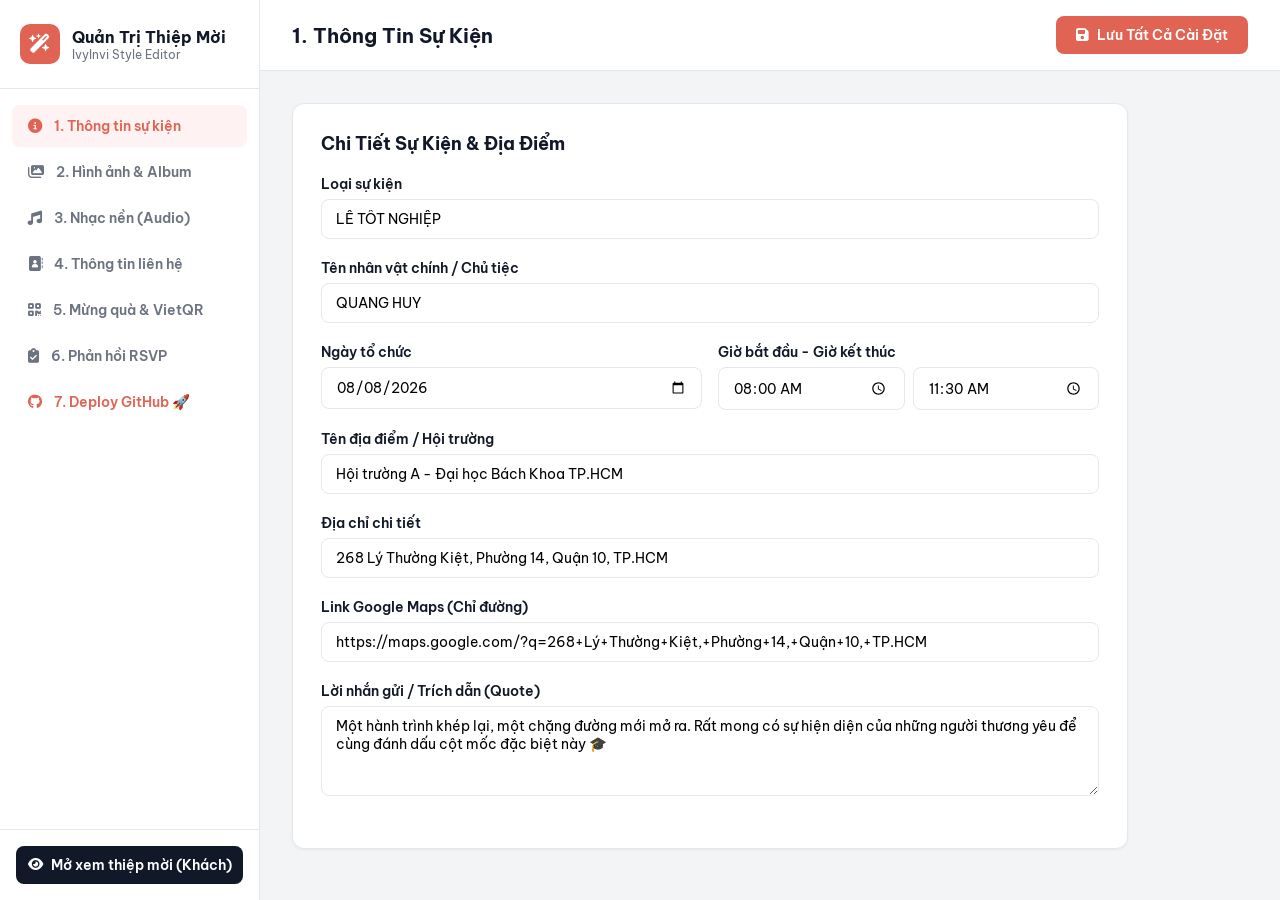
==== admin.html @ 3cfd4daf "Khoi tao thiep moi online IvyInvi style" ====
<!DOCTYPE html>
<html lang="vi">
<head>
  <meta charset="UTF-8">
  <meta name="viewport" content="width=device-width, initial-scale=1.0">
  <title>Trang Quản Trị & Chỉnh Sửa Thiệp Mời - IvyInvi Style</title>
  
  <!-- Google Fonts: Be Vietnam Pro -->
  <link rel="preconnect" href="https://fonts.googleapis.com">
  <link rel="preconnect" href="https://fonts.gstatic.com" crossorigin>
  <link href="https://fonts.googleapis.com/css2?family=Be+Vietnam+Pro:wght@400;500;600;700;800&display=swap" rel="stylesheet">
  
  <!-- FontAwesome Icons -->
  <link rel="stylesheet" href="https://cdnjs.cloudflare.com/ajax/libs/font-awesome/6.5.1/css/all.min.css">
  
  <style>
    :root {
      --primary: #E06354;
      --primary-hover: #C84F40;
      --bg-dark: #1F2937;
      --bg-light: #F9FAFB;
      --border-color: #E5E7EB;
      --text-main: #111827;
      --text-muted: #6B7280;
    }
    * { box-sizing: border-box; margin: 0; padding: 0; }
    body {
      font-family: 'Be Vietnam Pro', -apple-system, sans-serif;
      background: #F3F4F6;
      color: var(--text-main);
      display: flex;
      min-height: 100vh;
    }

    /* Sidebar Navigation */
    .admin-sidebar {
      width: 260px;
      background: #FFF;
      border-right: 1px solid var(--border-color);
      display: flex;
      flex-direction: column;
      position: fixed;
      top: 0;
      bottom: 0;
      left: 0;
      z-index: 100;
    }
    .admin-brand {
      padding: 24px 20px;
      border-bottom: 1px solid var(--border-color);
      display: flex;
      align-items: center;
      gap: 12px;
    }
    .admin-brand-icon {
      width: 40px;
      height: 40px;
      border-radius: 10px;
      background: var(--primary);
      color: #FFF;
      display: flex;
      align-items: center;
      justify-content: center;
      font-size: 1.2rem;
    }
    .admin-brand-title {
      font-size: 1rem;
      font-weight: 700;
      color: var(--text-main);
    }
    .admin-brand-sub {
      font-size: 0.75rem;
      color: var(--text-muted);
    }

    .admin-nav {
      padding: 16px 12px;
      display: flex;
      flex-direction: column;
      gap: 4px;
      flex: 1;
      overflow-y: auto;
    }
    .nav-btn {
      display: flex;
      align-items: center;
      gap: 12px;
      padding: 12px 16px;
      border-radius: 8px;
      border: none;
      background: transparent;
      color: var(--text-muted);
      font-size: 0.9rem;
      font-weight: 600;
      cursor: pointer;
      text-align: left;
      transition: all 0.2s ease;
      font-family: inherit;
    }
    .nav-btn:hover {
      background: #F3F4F6;
      color: var(--text-main);
    }
    .nav-btn.active {
      background: #FEF2F2;
      color: var(--primary);
    }

    .admin-sidebar-footer {
      padding: 16px;
      border-top: 1px solid var(--border-color);
    }
    .btn-view-card {
      display: flex;
      align-items: center;
      justify-content: center;
      gap: 8px;
      width: 100%;
      padding: 10px;
      border-radius: 8px;
      background: #111827;
      color: #FFF;
      text-decoration: none;
      font-size: 0.85rem;
      font-weight: 600;
      transition: background 0.2s ease;
    }
    .btn-view-card:hover {
      background: #374151;
    }

    /* Main Content Area */
    .admin-main {
      margin-left: 260px;
      flex: 1;
      display: flex;
      flex-direction: column;
      min-width: 0;
    }
    .admin-topbar {
      background: #FFF;
      padding: 16px 32px;
      border-bottom: 1px solid var(--border-color);
      display: flex;
      align-items: center;
      justify-content: space-between;
      position: sticky;
      top: 0;
      z-index: 90;
    }
    .admin-page-title {
      font-size: 1.25rem;
      font-weight: 700;
    }
    .topbar-actions {
      display: flex;
      gap: 12px;
    }
    .btn-save-all {
      display: inline-flex;
      align-items: center;
      gap: 8px;
      background: var(--primary);
      color: #FFF;
      border: none;
      padding: 10px 20px;
      border-radius: 8px;
      font-size: 0.9rem;
      font-weight: 600;
      cursor: pointer;
      font-family: inherit;
      transition: background 0.2s ease;
    }
    .btn-save-all:hover {
      background: var(--primary-hover);
    }

    /* Content Panes */
    .admin-container {
      padding: 32px;
      max-width: 900px;
      width: 100%;
    }
    .tab-pane {
      display: none;
      background: #FFF;
      border-radius: 12px;
      border: 1px solid var(--border-color);
      padding: 28px;
      box-shadow: 0 1px 3px rgba(0,0,0,0.05);
    }
    .tab-pane.active {
      display: block;
    }

    .form-group {
      margin-bottom: 20px;
    }
    .form-row {
      display: grid;
      grid-template-columns: 1fr 1fr;
      gap: 16px;
    }
    .form-label {
      display: block;
      font-size: 0.88rem;
      font-weight: 600;
      color: var(--text-main);
      margin-bottom: 6px;
    }
    .form-desc {
      font-size: 0.8rem;
      color: var(--text-muted);
      margin-bottom: 8px;
    }
    .form-control {
      width: 100%;
      padding: 10px 14px;
      border: 1px solid var(--border-color);
      border-radius: 8px;
      font-size: 0.9rem;
      font-family: inherit;
      outline: none;
      transition: border-color 0.2s ease;
    }
    .form-control:focus {
      border-color: var(--primary);
    }
    textarea.form-control {
      min-height: 90px;
      resize: vertical;
    }

    /* Dropzone Upload */
    .upload-zone {
      border: 2px dashed var(--border-color);
      border-radius: 10px;
      padding: 24px;
      text-align: center;
      background: #FAFAFA;
      cursor: pointer;
      transition: all 0.2s ease;
    }
    .upload-zone:hover {
      background: #FEF2F2;
      border-color: var(--primary);
    }
    .upload-zone i {
      font-size: 2rem;
      color: var(--primary);
      margin-bottom: 8px;
    }

    /* Thumbnail List */
    .thumb-grid {
      display: flex;
      flex-wrap: wrap;
      gap: 12px;
      margin-top: 14px;
    }
    .thumb-card {
      width: 90px;
      height: 90px;
      border-radius: 8px;
      border: 1px solid var(--border-color);
      position: relative;
      overflow: hidden;
    }
    .thumb-card img {
      width: 100%;
      height: 100%;
      object-fit: cover;
    }
    .thumb-delete {
      position: absolute;
      top: 4px;
      right: 4px;
      width: 22px;
      height: 22px;
      border-radius: 50%;
      background: rgba(0,0,0,0.65);
      color: #FFF;
      display: flex;
      align-items: center;
      justify-content: center;
      font-size: 12px;
      cursor: pointer;
    }

    /* Response Tables */
    .data-table {
      width: 100%;
      border-collapse: collapse;
      margin-top: 16px;
      font-size: 0.88rem;
    }
    .data-table th, .data-table td {
      padding: 12px 14px;
      border-bottom: 1px solid var(--border-color);
      text-align: left;
    }
    .data-table th {
      background: #F9FAFB;
      font-weight: 600;
      color: var(--text-muted);
    }

    /* Toast Notification */
    .toast-container {
      position: fixed;
      top: 24px;
      left: 50%;
      transform: translateX(-50%);
      z-index: 999999;
      display: flex;
      flex-direction: column;
      align-items: center;
      gap: 10px;
      pointer-events: none;
      width: 90%;
      max-width: 440px;
    }
    .toast-msg {
      pointer-events: auto;
      background: #111827;
      color: #FFF;
      padding: 14px 24px;
      border-radius: 50px;
      box-shadow: 0 12px 30px rgba(0,0,0,0.25);
      font-size: 0.95rem;
      font-weight: 600;
      display: inline-flex;
      align-items: center;
      gap: 12px;
      animation: toastIn 0.35s cubic-bezier(0.175, 0.885, 0.32, 1.275), toastOut 0.35s ease 2.7s forwards;
    }
    .toast-msg i {
      color: var(--primary);
      font-size: 1.2rem;
    }
    @keyframes toastIn {
      from { opacity: 0; transform: translateY(-20px) scale(0.9); }
      to { opacity: 1; transform: translateY(0) scale(1); }
    }
    @keyframes toastOut {
      from { opacity: 1; transform: translateY(0) scale(1); }
      to { opacity: 0; transform: translateY(-15px) scale(0.9); }
    }

    @media (max-width: 768px) {
      body { flex-direction: column; }
      .admin-sidebar { width: 100%; position: static; height: auto; }
      .admin-main { margin-left: 0; }
      .form-row { grid-template-columns: 1fr; }
      .admin-container { padding: 16px; }
    }
  </style>
</head>
<body>

  <!-- SIDEBAR NAVIGATION -->
  <aside class="admin-sidebar">
    <div class="admin-brand">
      <div class="admin-brand-icon">
        <i class="fa-solid fa-wand-magic-sparkles"></i>
      </div>
      <div>
        <div class="admin-brand-title">Quản Trị Thiệp Mời</div>
        <div class="admin-brand-sub">IvyInvi Style Editor</div>
      </div>
    </div>

    <nav class="admin-nav">
      <button class="nav-btn active" data-target="tab-info">
        <i class="fa-solid fa-circle-info"></i> 1. Thông tin sự kiện
      </button>
      <button class="nav-btn" data-target="tab-album">
        <i class="fa-solid fa-images"></i> 2. Hình ảnh & Album
      </button>
      <button class="nav-btn" data-target="tab-music">
        <i class="fa-solid fa-music"></i> 3. Nhạc nền (Audio)
      </button>
      <button class="nav-btn" data-target="tab-contact">
        <i class="fa-solid fa-address-book"></i> 4. Thông tin liên hệ
      </button>
      <button class="nav-btn" data-target="tab-banking">
        <i class="fa-solid fa-qrcode"></i> 5. Mừng quà & VietQR
      </button>
      <button class="nav-btn" data-target="tab-responses">
        <i class="fa-solid fa-clipboard-check"></i> 6. Phản hồi RSVP
      </button>
      <button class="nav-btn" data-target="tab-deploy" style="color: var(--primary);">
        <i class="fa-brands fa-github"></i> 7. Deploy GitHub 🚀
      </button>
    </nav>

    <div class="admin-sidebar-footer">
      <a href="index.html" target="_blank" class="btn-view-card">
        <i class="fa-solid fa-eye"></i> Mở xem thiệp mời (Khách)
      </a>
    </div>
  </aside>

  <!-- MAIN EDITING AREA -->
  <main class="admin-main">
    <header class="admin-topbar">
      <h1 class="admin-page-title" id="page-title">1. Thông Tin Sự Kiện</h1>
      <div class="topbar-actions">
        <button id="btn-save-header" class="btn-save-all">
          <i class="fa-solid fa-floppy-disk"></i> Lưu Tất Cả Cài Đặt
        </button>
      </div>
    </header>

    <div class="admin-container">
      
      <!-- TAB 1: THÔNG TIN SỰ KIỆN -->
      <section id="tab-info" class="tab-pane active">
        <h2 style="margin-bottom: 20px; font-size: 1.15rem;">Chi Tiết Sự Kiện & Địa Điểm</h2>
        
        <div class="form-group">
          <label class="form-label">Loại sự kiện</label>
          <input type="text" id="cfg-eventType" class="form-control" placeholder="VD: LỄ TỐT NGHIỆP, THIỆP CƯỚI, SINH NHẬT...">
        </div>

        <div class="form-group">
          <label class="form-label">Tên nhân vật chính / Chủ tiệc</label>
          <input type="text" id="cfg-ownerName" class="form-control" placeholder="VD: QUANG HUY">
        </div>

        <div class="form-row">
          <div class="form-group">
            <label class="form-label">Ngày tổ chức</label>
            <input type="date" id="cfg-eventDate" class="form-control">
          </div>
          <div class="form-group">
            <label class="form-label">Giờ bắt đầu - Giờ kết thúc</label>
            <div style="display: flex; gap: 8px;">
              <input type="time" id="cfg-eventTime" class="form-control" placeholder="08:00">
              <input type="time" id="cfg-eventEndTime" class="form-control" placeholder="11:30">
            </div>
          </div>
        </div>

        <div class="form-group">
          <label class="form-label">Tên địa điểm / Hội trường</label>
          <input type="text" id="cfg-venueName" class="form-control" placeholder="VD: Hội trường A - ĐH Bách Khoa TP.HCM">
        </div>

        <div class="form-group">
          <label class="form-label">Địa chỉ chi tiết</label>
          <input type="text" id="cfg-venueAddress" class="form-control" placeholder="VD: 268 Lý Thường Kiệt, P. 14, Q. 10, TP.HCM">
        </div>

        <div class="form-group">
          <label class="form-label">Link Google Maps (Chỉ đường)</label>
          <input type="url" id="cfg-googleMapsUrl" class="form-control" placeholder="https://maps.google.com/...">
        </div>

        <div class="form-group">
          <label class="form-label">Lời nhắn gửi / Trích dẫn (Quote)</label>
          <textarea id="cfg-quote" class="form-control" placeholder="Nhập lời tâm sự hoặc trích dẫn ý nghĩa..."></textarea>
        </div>
      </section>

      <!-- TAB 2: HÌNH ẢNH & ALBUM -->
      <section id="tab-album" class="tab-pane">
        <h2 style="margin-bottom: 20px; font-size: 1.15rem;">Ảnh Chân Dung & Album Kỷ Niệm</h2>

        <!-- Cover Photo -->
        <div class="form-group">
          <label class="form-label">Ảnh chân dung chính (Cover Polaroid)</label>
          <p class="form-desc">Chọn ảnh từ máy tính hoặc dán link URL ảnh</p>
          <div class="upload-zone" id="zone-cover">
            <i class="fa-regular fa-image"></i>
            <p style="font-weight: 600; font-size: 0.9rem;">Bấm để chọn ảnh chân dung từ máy tính</p>
            <input type="file" id="input-cover-file" accept="image/*" style="display: none;">
          </div>
          <input type="url" id="cfg-coverPhoto" class="form-control" style="margin-top: 10px;" placeholder="Hoặc dán URL ảnh trực tiếp...">
          <div style="margin-top: 8px;">
            <label class="form-label">Dòng chữ viết tay dưới ảnh chân dung</label>
            <input type="text" id="cfg-coverCaption" class="form-control" placeholder="VD: Thanh xuân rực rỡ ✨">
          </div>
        </div>

        <hr style="margin: 28px 0; border: none; border-top: 1px solid var(--border-color);">

        <!-- Album Layout Type -->
        <div class="form-group">
          <label class="form-label">Kiểu hiển thị Album ảnh kỷ niệm</label>
          <p class="form-desc">Chọn kiểu lướt ngang hoặc xếp dọc theo ý thích của bạn</p>
          <select id="cfg-galleryType" class="form-control" style="font-weight: 600;">
            <option value="horizontal">👉 Trượt ngang (Horizontal Slide - Lướt ngón tay sang ngang mượt mà)</option>
            <option value="vertical">👇 Xếp dọc (Vertical Stack - Khung ảnh Polaroid xếp so le từ trên xuống)</option>
          </select>
        </div>

        <!-- Album Photos Dropzone -->
        <div class="form-group">
          <label class="form-label">Thêm ảnh vào Album (Tối đa 10 ảnh)</label>
          <div class="upload-zone" id="zone-album">
            <i class="fa-solid fa-images"></i>
            <p style="font-weight: 600; font-size: 0.9rem;">Bấm để chọn nhiều ảnh từ máy tính</p>
            <input type="file" id="input-album-file" accept="image/*" multiple style="display: none;">
          </div>
          <div id="album-thumbs" class="thumb-grid">
            <!-- Thumbnails rendered dynamically -->
          </div>
        </div>
      </section>

      <!-- TAB 3: NHẠC NỀN -->
      <section id="tab-music" class="tab-pane">
        <h2 style="margin-bottom: 20px; font-size: 1.15rem;">Nhạc Nền Tự Động</h2>

        <div class="form-group" style="display: flex; align-items: center; justify-content: space-between;">
          <div>
            <label class="form-label" style="margin-bottom: 0;">Bật nhạc nền</label>
            <span class="form-desc">Tự động phát bài hát khi khách mở bì thư</span>
          </div>
          <input type="checkbox" id="cfg-musicEnabled" style="width: 22px; height: 22px; accent-color: var(--primary);" checked>
        </div>

        <div class="form-group" style="display: flex; align-items: center; justify-content: space-between; margin-bottom: 24px; padding-top: 12px; border-top: 1px dashed var(--border-color);">
          <div>
            <label class="form-label" style="margin-bottom: 0;">Tự động cuộn trang từ trên xuống</label>
            <span class="form-desc">Tự động lăn trang nhẹ nhàng khi mở thiệp (chạm màn hình sẽ tự dừng)</span>
          </div>
          <input type="checkbox" id="cfg-autoScrollOnOpen" style="width: 22px; height: 22px; accent-color: var(--primary);" checked>
        </div>

        <div class="form-group">
          <label class="form-label">Chọn bài hát mẫu không bản quyền có sẵn</label>
          <select id="preset-music-select" class="form-control">
            <option value="assets/audio/background-music.wav">Acoustic Melody (Mặc định - Sẵn trong code, chạy 100% ổn định)</option>
            <option value="https://cdn.pixabay.com/download/audio/2022/05/27/audio_1808fbf07a.mp3?filename=sweet-love-111303.mp3">Acoustic Sweet Love (Nhẹ nhàng, tình cảm)</option>
            <option value="https://cdn.pixabay.com/download/audio/2022/03/15/audio_c8c8a73467.mp3?filename=inspiring-cinematic-ambient-116199.mp3">Piano Inspiring Youth (Tốt nghiệp, thanh xuân)</option>
            <option value="https://cdn.pixabay.com/download/audio/2022/01/18/audio_d0a13f69d2.mp3?filename=romantic-wedding-15598.mp3">Romantic Wedding Acoustic (Đám cưới lãng mạn)</option>
            <option value="https://cdn.pixabay.com/download/audio/2021/08/04/audio_0625c1539c.mp3?filename=happy-day-113985.mp3">Happy Birthday Ukulele (Vui tươi, sinh nhật)</option>
          </select>
        </div>

        <div class="form-group">
          <label class="form-label">Hoặc tải file MP3 bài hát yêu thích từ máy tính</label>
          <div class="upload-zone" id="zone-audio">
            <i class="fa-solid fa-music"></i>
            <p style="font-weight: 600; font-size: 0.9rem;">Bấm để chọn file nhạc (.mp3) từ máy của bạn</p>
            <input type="file" id="input-audio-file" accept="audio/*" style="display: none;">
          </div>
          <p id="audio-selected-name" style="margin-top: 8px; font-weight: 600; color: var(--primary); font-size: 0.85rem;"></p>
        </div>

        <div class="form-group">
          <label class="form-label">Hoặc dán URL link MP3</label>
          <input type="url" id="cfg-audioUrl" class="form-control" placeholder="https://domain.com/song.mp3">
        </div>
      </section>

      <!-- TAB 4: THÔNG TIN LIÊN HỆ -->
      <section id="tab-contact" class="tab-pane">
        <h2 style="margin-bottom: 20px; font-size: 1.15rem;">Thông Tin Liên Hệ (Giống hệt IvyInvi)</h2>

        <div class="form-group">
          <label class="form-label">Dòng chữ hiển thị trên thẻ liên hệ</label>
          <input type="text" id="cfg-contactBanner" class="form-control" placeholder="VD: Liên hệ với Quang Huy khi đến nơi nhé">
        </div>

        <div class="form-group">
          <label class="form-label">Số điện thoại gọi trực tiếp</label>
          <input type="tel" id="cfg-contactPhone" class="form-control" placeholder="VD: 0336395450">
        </div>

        <div class="form-group">
          <label class="form-label">Số điện thoại Zalo</label>
          <input type="tel" id="cfg-contactZalo" class="form-control" placeholder="VD: 0336395450">
        </div>

        <div class="form-group">
          <label class="form-label">Link trang Facebook cá nhân (nếu có)</label>
          <input type="url" id="cfg-contactFb" class="form-control" placeholder="https://facebook.com/username">
        </div>
      </section>

      <!-- TAB 5: MỪNG QUÀ & VIETQR -->
      <section id="tab-banking" class="tab-pane">
        <h2 style="margin-bottom: 20px; font-size: 1.15rem;">Tài Khoản Mừng Quà & Mã VietQR</h2>

        <div class="form-group" style="display: flex; align-items: center; justify-content: space-between;">
          <div>
            <label class="form-label" style="margin-bottom: 0;">Bật mục mừng quà</label>
            <span class="form-desc">Hiển thị mã QR ngân hàng để khách tiện mừng</span>
          </div>
          <input type="checkbox" id="cfg-bankingEnabled" style="width: 22px; height: 22px; accent-color: var(--primary);" checked>
        </div>

        <div class="form-group">
          <label class="form-label">Chọn ngân hàng thụ hưởng</label>
          <select id="cfg-bankSelect" class="form-control">
            <option value="VCB">Vietcombank</option>
            <option value="MB">MBBank</option>
            <option value="TCB">Techcombank</option>
            <option value="ACB">ACB</option>
            <option value="TPB">TPBank</option>
            <option value="BIDV">BIDV</option>
            <option value="CTG">VietinBank</option>
            <option value="VPB">VPBank</option>
            <option value="STB">Sacombank</option>
            <option value="VIB">VIB</option>
            <option value="HDB">HDBank</option>
            <option value="OCB">OCB</option>
            <option value="MSB">MSB</option>
            <option value="LPB">LPBank</option>
          </select>
        </div>

        <div class="form-group">
          <label class="form-label">Số tài khoản ngân hàng</label>
          <input type="text" id="cfg-bankAccount" class="form-control" placeholder="VD: 1012345678">
        </div>

        <div class="form-group">
          <label class="form-label">Tên chủ tài khoản (Viết in hoa không dấu)</label>
          <input type="text" id="cfg-accountHolder" class="form-control" placeholder="VD: NGUYEN QUANG HUY">
        </div>

        <div class="form-group">
          <label class="form-label">Nội dung chuyển khoản gợi ý</label>
          <input type="text" id="cfg-qrNote" class="form-control" placeholder="VD: Mung tot nghiep Quang Huy">
        </div>

        <!-- Khung xem trước mã VietQR trực tiếp -->
        <div style="margin-top: 24px; padding: 20px; background: #F9FAFB; border: 1.5px dashed var(--border-color); border-radius: 12px; text-align: center;">
          <h4 style="font-size: 0.95rem; margin-bottom: 8px; color: var(--text-main);">
            <i class="fa-solid fa-mobile-screen-button" style="color: var(--primary);"></i> Xem Trước Mã QR (Dùng App Ngân Hàng Quét Thử)
          </h4>
          <p style="font-size: 0.8rem; color: var(--text-muted); margin-bottom: 12px;">
            Mã QR tự động cập nhật khi bạn thay đổi ngân hàng hoặc số tài khoản ở trên
          </p>
          <img id="admin-vietqr-preview" src="" alt="Mã VietQR Preview" style="max-width: 220px; width: 100%; border-radius: 10px; box-shadow: 0 4px 12px rgba(0,0,0,0.08);">
        </div>
      </section>

      <!-- TAB 6: PHẢN HỒI RSVP & LỜI CHÚC -->
      <section id="tab-responses" class="tab-pane">
        <h2 style="margin-bottom: 20px; font-size: 1.15rem;">Danh Sách Phản Hồi Từ Khách</h2>

        <div style="margin-bottom: 24px;">
          <h3 style="font-size: 1rem; margin-bottom: 10px;">1. Xác Nhận Tham Dự (RSVP)</h3>
          <div id="rsvp-table-container">
            <!-- Rendered dynamically -->
          </div>
        </div>

        <div>
          <h3 style="font-size: 1rem; margin-bottom: 10px;">2. Sổ Lưu Bút (Lời Chúc Đã Nhận)</h3>
          <div id="wishes-table-container">
            <!-- Rendered dynamically -->
          </div>
        </div>

        <div style="margin-top: 24px; display: flex; gap: 12px;">
          <button id="btn-clear-test-data" style="background: #EF4444; color: #FFF; border: none; padding: 8px 16px; border-radius: 6px; font-size: 0.85rem; font-weight: 600; cursor: pointer;">
            <i class="fa-solid fa-trash"></i> Xóa dữ liệu phản hồi thử nghiệm
          </button>
        </div>
      </section>

      <!-- TAB 7: DEPLOY GITHUB PAGES -->
      <section id="tab-deploy" class="tab-pane">
        <h2 style="margin-bottom: 16px; font-size: 1.15rem; color: var(--primary);">
          <i class="fa-brands fa-github"></i> Xuất Bản & Deploy Lên GitHub Pages Hoàn Toàn Miễn Phí
        </h2>

        <div style="background: #FFFBEB; border: 1px solid #FCD34D; border-radius: 8px; padding: 16px; margin-bottom: 24px; font-size: 0.88rem; line-height: 1.6;">
          <p><strong>🔒 Tính bảo mật cho thiệp mời của bạn:</strong></p>
          <p>Trang thiệp mời <code>index.html</code> chỉ dành riêng cho khách xem, <strong>hoàn toàn không có bất kỳ nút chỉnh sửa nào</strong>. Chỉ có bạn (khi mở trang <code>admin.html</code> này) mới có quyền chỉnh sửa nội dung và xuất mã nguồn!</p>
        </div>

        <div style="display: flex; flex-direction: column; gap: 14px; max-width: 480px;">
          <button id="btn-download-zip" class="btn-save-all" style="background: #10B981; padding: 14px 20px; font-size: 1rem; justify-content: center;">
            <i class="fa-solid fa-file-zipper"></i> Tải Toàn Bộ Code (ZIP) Cho GitHub Pages
          </button>

          <button id="btn-download-config" class="form-control" style="cursor: pointer; font-weight: 600; text-align: center; background: #FFF;">
            <i class="fa-solid fa-file-code"></i> Tải riêng file cấu hình (config.js)
          </button>

          <button id="btn-copy-guest-link" class="form-control" style="cursor: pointer; font-weight: 600; text-align: center; background: #FFF;">
            <i class="fa-solid fa-link"></i> Sao chép link gửi cho khách mời
          </button>
        </div>

        <div style="margin-top: 32px; background: #F9FAFB; border: 1px solid var(--border-color); border-radius: 8px; padding: 20px;">
          <h4 style="margin-bottom: 10px;">📋 3 Bước Đưa Lên GitHub Pages:</h4>
          <ol style="padding-left: 20px; font-size: 0.88rem; line-height: 1.8;">
            <li>Bấm nút xanh <strong>"Tải Toàn Bộ Code (ZIP)"</strong> ở trên rồi giải nén ra.</li>
            <li>Đăng nhập <a href="https://github.com" target="_blank" style="color: #0068FF;">GitHub.com</a> &rarr; Bấm <strong>New repository</strong> (chọn Public). Kéo thả các file trong thư mục vừa giải nén vào GitHub rồi bấm <strong>Commit</strong>.</li>
            <li>Vào tab <strong>Settings</strong> của repo &rarr; Chọn <strong>Pages</strong> (menu trái) &rarr; Mục Branch chọn <code>main</code> và bấm <strong>Save</strong>. Sau 1 phút thiệp của bạn sẽ online vĩnh viễn!</li>
          </ol>
        </div>
      </section>

    </div>
  </main>

  <!-- External Libraries: JSZip & FileSaver -->
  <script src="https://cdnjs.cloudflare.com/ajax/libs/jszip/3.10.1/jszip.min.js"></script>
  <script src="https://cdnjs.cloudflare.com/ajax/libs/FileSaver.js/2.0.5/FileSaver.min.js"></script>

  <!-- Default Config & Admin Logic -->
  <script src="config.js"></script>
  <script src="admin.js"></script>
</body>
</html>
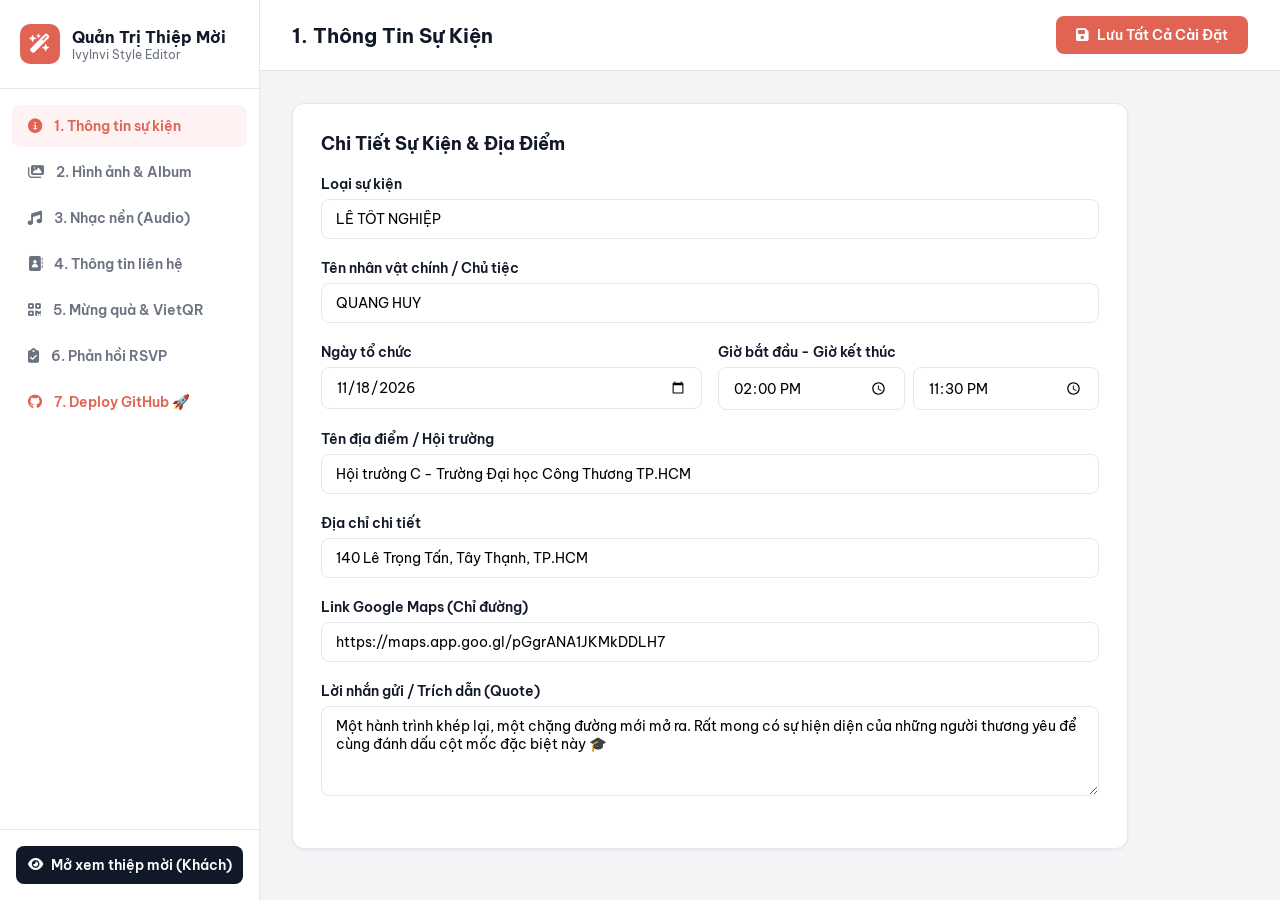
==== commit 79f5c037: "Fix cache and force priority of config.js data on guest invitation" ====
--- a/admin.html
+++ b/admin.html
@@ -672,17 +672,27 @@
         </h2>
 
         <div style="background: #FFFBEB; border: 1px solid #FCD34D; border-radius: 8px; padding: 16px; margin-bottom: 24px; font-size: 0.88rem; line-height: 1.6;">
-          <p><strong>🔒 Tính bảo mật cho thiệp mời của bạn:</strong></p>
-          <p>Trang thiệp mời <code>index.html</code> chỉ dành riêng cho khách xem, <strong>hoàn toàn không có bất kỳ nút chỉnh sửa nào</strong>. Chỉ có bạn (khi mở trang <code>admin.html</code> này) mới có quyền chỉnh sửa nội dung và xuất mã nguồn!</p>
+          <p><strong>⚠️ LƯU Ý QUAN TRỌNG ĐỂ BẠN BÈ THẤY ĐƯỢC THÔNG TIN CỦA BẠN:</strong></p>
+          <p>GitHub Pages là trang web tĩnh miễn phí. Khi bạn bấm <em>Lưu</em> ở trên, trình duyệt mới chỉ lưu trên máy của bạn. Để <strong>tất cả khách mời ở máy khác</strong> đều thấy đúng tên, ngày giờ và STK của bạn, bạn chỉ cần cập nhật file <code>config.js</code> lên GitHub theo 1 trong các cách dưới đây:</p>
         </div>
 
         <div style="display: flex; flex-direction: column; gap: 14px; max-width: 480px;">
-          <button id="btn-download-zip" class="btn-save-all" style="background: #10B981; padding: 14px 20px; font-size: 1rem; justify-content: center;">
+          <button id="btn-copy-config-code" class="btn-save-all" style="background: #2563EB; padding: 12px 20px; font-size: 0.95rem; justify-content: center;">
+            <i class="fa-regular fa-copy"></i> 1. Sao Chép Toàn Bộ Mã Cấu Hình (config.js)
+          </button>
+
+          <a href="https://github.com/QHuii2405/thiep-moi/edit/main/config.js" target="_blank" class="btn-save-all" style="background: #111827; padding: 12px 20px; font-size: 0.95rem; justify-content: center; text-decoration: none;">
+            <i class="fa-brands fa-github"></i> 2. Mở GitHub Dán Đè & Bấm Commit
+          </a>
+
+          <hr style="margin: 8px 0; border: none; border-top: 1px solid var(--border-color);">
+
+          <button id="btn-download-config" class="form-control" style="cursor: pointer; font-weight: 600; text-align: center; background: #FFF;">
+            <i class="fa-solid fa-file-code"></i> Hoặc: Tải riêng file cấu hình (config.js)
+          </button>
+
+          <button id="btn-download-zip" class="btn-save-all" style="background: #10B981; padding: 12px 20px; font-size: 0.95rem; justify-content: center;">
             <i class="fa-solid fa-file-zipper"></i> Tải Toàn Bộ Code (ZIP) Cho GitHub Pages
-          </button>
-
-          <button id="btn-download-config" class="form-control" style="cursor: pointer; font-weight: 600; text-align: center; background: #FFF;">
-            <i class="fa-solid fa-file-code"></i> Tải riêng file cấu hình (config.js)
           </button>
 
           <button id="btn-copy-guest-link" class="form-control" style="cursor: pointer; font-weight: 600; text-align: center; background: #FFF;">
@@ -708,7 +718,7 @@
   <script src="https://cdnjs.cloudflare.com/ajax/libs/FileSaver.js/2.0.5/FileSaver.min.js"></script>
 
   <!-- Default Config & Admin Logic -->
-  <script src="config.js"></script>
-  <script src="admin.js"></script>
+  <script src="config.js?v=2.2"></script>
+  <script src="admin.js?v=2.2"></script>
 </body>
 </html>
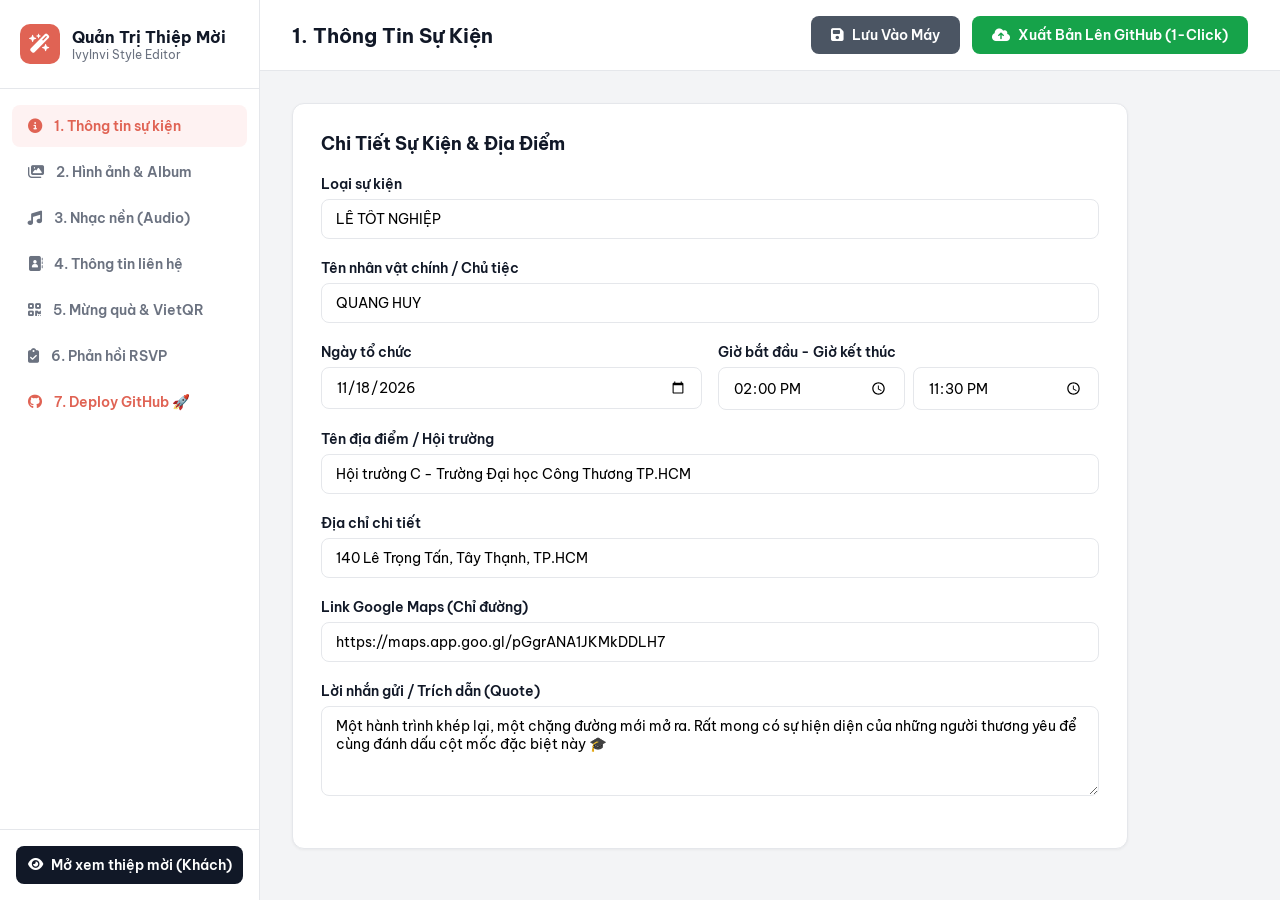
==== commit 5e01922a: "Them tinh nang xuat ban 1-Click len GitHub truc tiep tu trang Admin" ====
--- a/admin.html
+++ b/admin.html
@@ -406,8 +406,11 @@
     <header class="admin-topbar">
       <h1 class="admin-page-title" id="page-title">1. Thông Tin Sự Kiện</h1>
       <div class="topbar-actions">
-        <button id="btn-save-header" class="btn-save-all">
-          <i class="fa-solid fa-floppy-disk"></i> Lưu Tất Cả Cài Đặt
+        <button id="btn-save-header" class="btn-save-all" style="background: #4B5563;" title="Chỉ lưu vào bộ nhớ tạm trên máy tính này">
+          <i class="fa-solid fa-floppy-disk"></i> Lưu Vào Máy
+        </button>
+        <button id="btn-quick-publish-github" class="btn-save-all" style="background: #16A34A;" title="Tự động cập nhật file lên GitHub và xuất bản trực tuyến">
+          <i class="fa-solid fa-cloud-arrow-up"></i> Xuất Bản Lên GitHub (1-Click)
         </button>
       </div>
     </header>
@@ -671,9 +674,40 @@
           <i class="fa-brands fa-github"></i> Xuất Bản & Deploy Lên GitHub Pages Hoàn Toàn Miễn Phí
         </h2>
 
-        <div style="background: #FFFBEB; border: 1px solid #FCD34D; border-radius: 8px; padding: 16px; margin-bottom: 24px; font-size: 0.88rem; line-height: 1.6;">
-          <p><strong>⚠️ LƯU Ý QUAN TRỌNG ĐỂ BẠN BÈ THẤY ĐƯỢC THÔNG TIN CỦA BẠN:</strong></p>
-          <p>GitHub Pages là trang web tĩnh miễn phí. Khi bạn bấm <em>Lưu</em> ở trên, trình duyệt mới chỉ lưu trên máy của bạn. Để <strong>tất cả khách mời ở máy khác</strong> đều thấy đúng tên, ngày giờ và STK của bạn, bạn chỉ cần cập nhật file <code>config.js</code> lên GitHub theo 1 trong các cách dưới đây:</p>
+        <!-- TỰ ĐỘNG 1-CLICK: ĐỒNG BỘ TRỰC TIẾP LÊN GITHUB -->
+        <div style="background: #F0FDF4; border: 2px solid #86EFAC; border-radius: 10px; padding: 20px; margin-bottom: 24px; max-width: 620px;">
+          <div style="display: flex; align-items: center; gap: 10px; margin-bottom: 10px;">
+            <span style="font-size: 1.5rem;">🚀</span>
+            <h3 style="margin: 0; font-size: 1.15rem; color: #166534;">Xuất Bản Lên GitHub Tự Động (1-Click)</h3>
+          </div>
+          <p style="font-size: 0.88rem; color: #15803D; margin-bottom: 16px; line-height: 1.5;">
+            Chỉ cần nhập GitHub Token <strong>1 lần duy nhất</strong>. Từ nay về sau mỗi lần chỉnh sửa thiệp, bạn chỉ cần bấm đúng <strong>1 nút</strong> này là toàn bộ thay đổi sẽ tự động đẩy lên GitHub và cập nhật trang web sau 30 giây!
+          </p>
+
+          <div style="margin-bottom: 14px;">
+            <label style="display: block; font-weight: 600; font-size: 0.85rem; margin-bottom: 6px; color: #1F2937;">
+              Mã GitHub Personal Access Token (PAT):
+            </label>
+            <div style="display: flex; gap: 8px;">
+              <input type="password" id="gh-token-input" class="form-control" placeholder="Dán mã ghp_... vào đây (chỉ cần nhập 1 lần)" style="font-family: monospace;">
+              <button type="button" id="btn-toggle-token" class="form-control" style="width: auto; padding: 0 14px; cursor: pointer; background: #FFF;" title="Hiện/Ẩn Token">
+                <i class="fa-regular fa-eye"></i>
+              </button>
+            </div>
+            <div style="margin-top: 8px; font-size: 0.83rem; color: #4B5563;">
+              👉 <a href="https://github.com/settings/tokens/new?scopes=repo&description=IvyInvi-Online-Invitation" target="_blank" style="color: #2563EB; font-weight: 600; text-decoration: underline;">Nhấn vào đây để tạo mã Token trên GitHub (đã chọn sẵn quyền)</a>
+            </div>
+          </div>
+
+          <button type="button" id="btn-publish-github-1click" class="btn-save-all" style="background: #16A34A; padding: 14px 20px; font-size: 1rem; width: 100%; justify-content: center; box-shadow: 0 4px 6px -1px rgba(22, 163, 74, 0.3);">
+            <i class="fa-solid fa-cloud-arrow-up"></i> Lưu & Xuất Bản Lên GitHub Ngay (1-Click)
+          </button>
+
+          <div id="publish-status-box" style="display: none; margin-top: 14px; padding: 12px 16px; border-radius: 6px; font-size: 0.88rem; line-height: 1.5;"></div>
+        </div>
+
+        <div style="background: #FFFBEB; border: 1px solid #FCD34D; border-radius: 8px; padding: 16px; margin-bottom: 24px; font-size: 0.88rem; line-height: 1.6; max-width: 620px;">
+          <p><strong>Hoặc các phương thức xuất bản thủ công dự phòng:</strong></p>
         </div>
 
         <div style="display: flex; flex-direction: column; gap: 14px; max-width: 480px;">
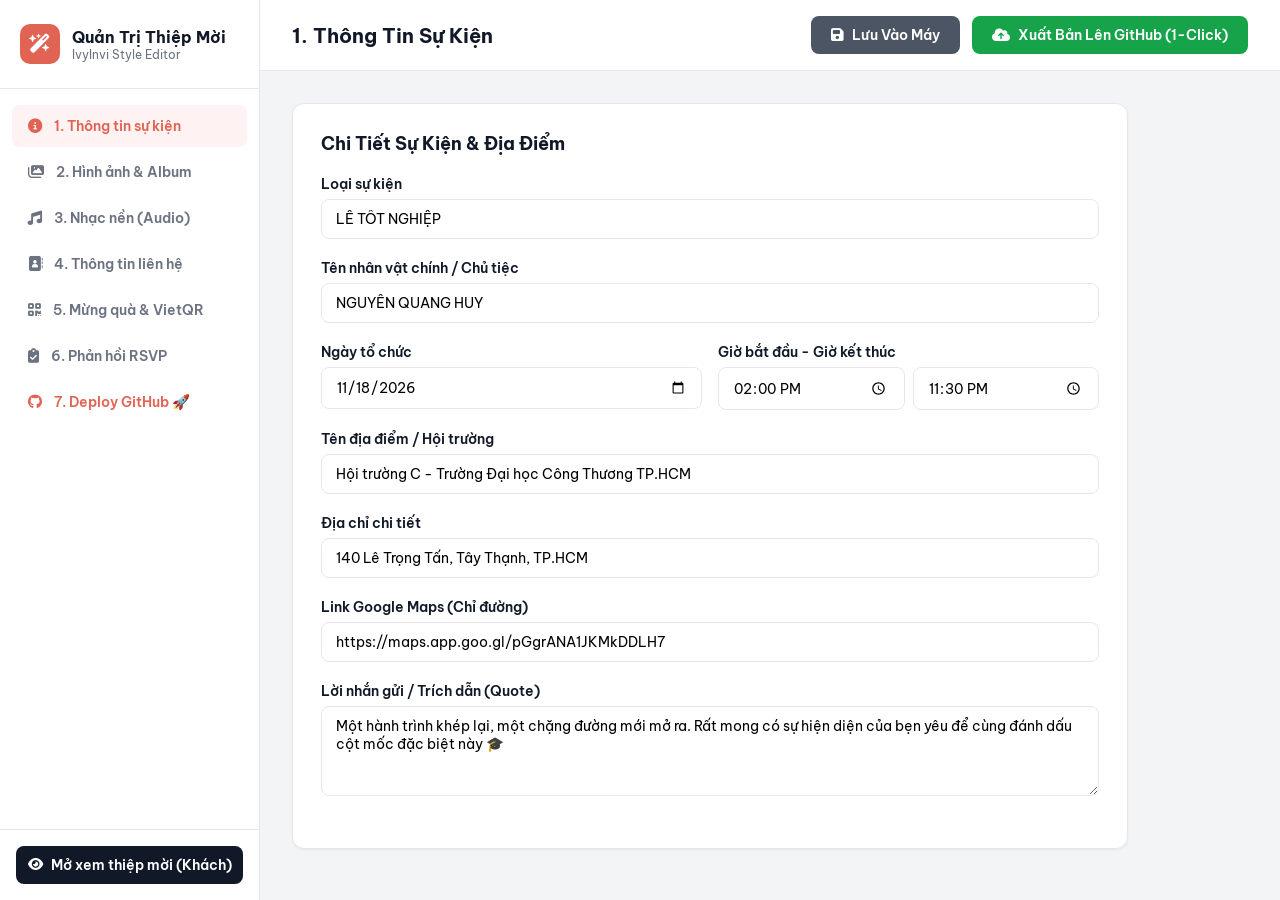
==== commit dcb5d83f: "Chen logo va Favicon truong HUIT, toi uu nen anh tu dong va fix cache" ====
--- a/admin.html
+++ b/admin.html
@@ -3,7 +3,12 @@
 <head>
   <meta charset="UTF-8">
   <meta name="viewport" content="width=device-width, initial-scale=1.0">
-  <title>Trang Quản Trị & Chỉnh Sửa Thiệp Mời - IvyInvi Style</title>
+  <title>Trang Quản Trị Thiệp Mời - HUIT</title>
+  
+  <!-- Favicon Logo Trường HUIT -->
+  <link rel="icon" type="image/x-icon" href="favicon.ico">
+  <link rel="shortcut icon" type="image/x-icon" href="favicon.ico">
+  <link rel="apple-touch-icon" href="favicon.ico">
   
   <!-- Google Fonts: Be Vietnam Pro -->
   <link rel="preconnect" href="https://fonts.googleapis.com">
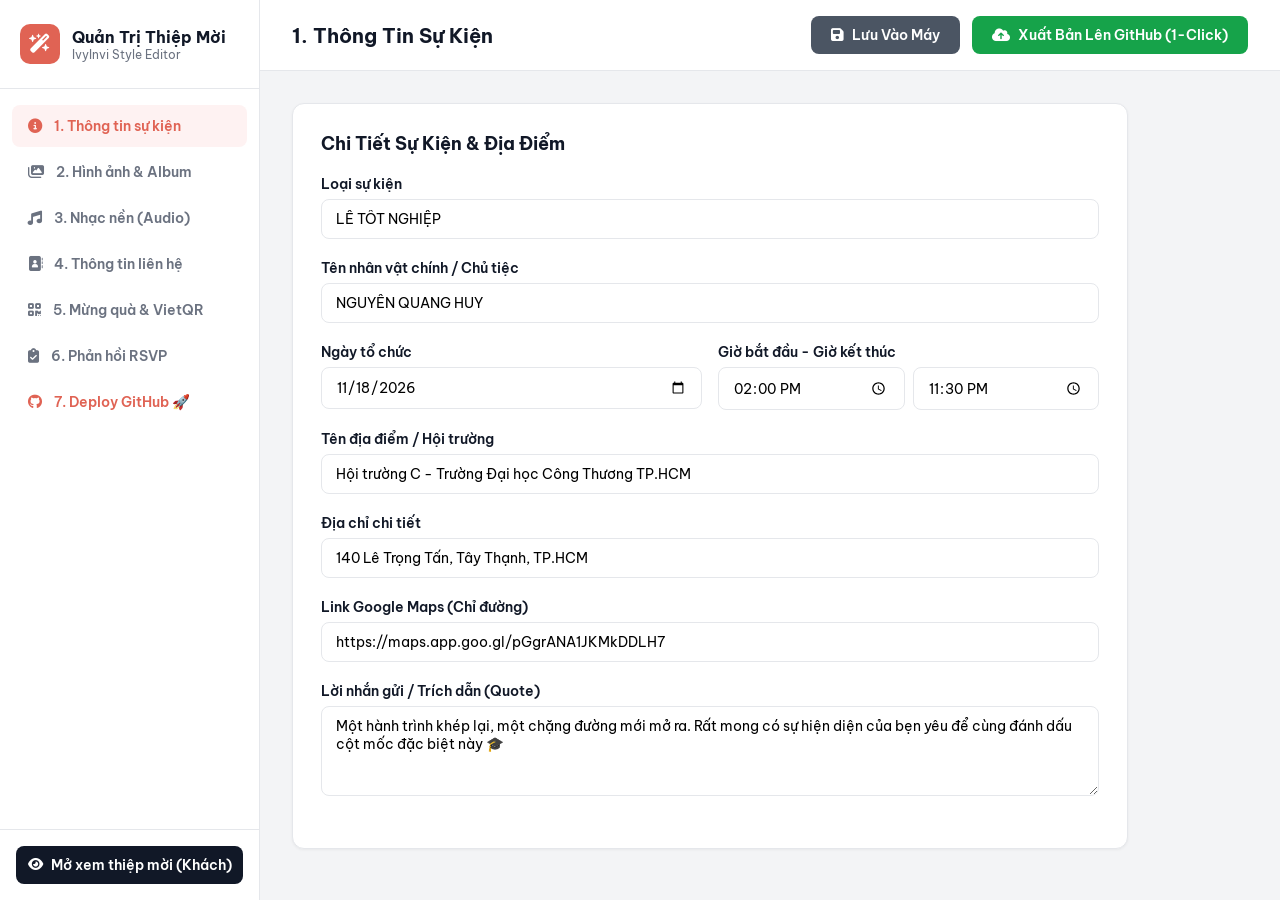
==== commit 9f3d50cc: "Cap nhat Favicon logo HUIT voi vien phong nen trang tron giup noi bat ro net" ====
--- a/admin.html
+++ b/admin.html
@@ -5,10 +5,11 @@
   <meta name="viewport" content="width=device-width, initial-scale=1.0">
   <title>Trang Quản Trị Thiệp Mời - HUIT</title>
   
-  <!-- Favicon Logo Trường HUIT -->
-  <link rel="icon" type="image/x-icon" href="favicon.ico">
-  <link rel="shortcut icon" type="image/x-icon" href="favicon.ico">
-  <link rel="apple-touch-icon" href="favicon.ico">
+  <!-- Favicon Logo Trường HUIT (Nền trắng tròn nổi bật) -->
+  <link rel="icon" type="image/png" sizes="32x32" href="favicon.png?v=2.4">
+  <link rel="icon" type="image/x-icon" href="favicon.ico?v=2.4">
+  <link rel="shortcut icon" type="image/x-icon" href="favicon.ico?v=2.4">
+  <link rel="apple-touch-icon" href="favicon.png?v=2.4">
   
   <!-- Google Fonts: Be Vietnam Pro -->
   <link rel="preconnect" href="https://fonts.googleapis.com">
